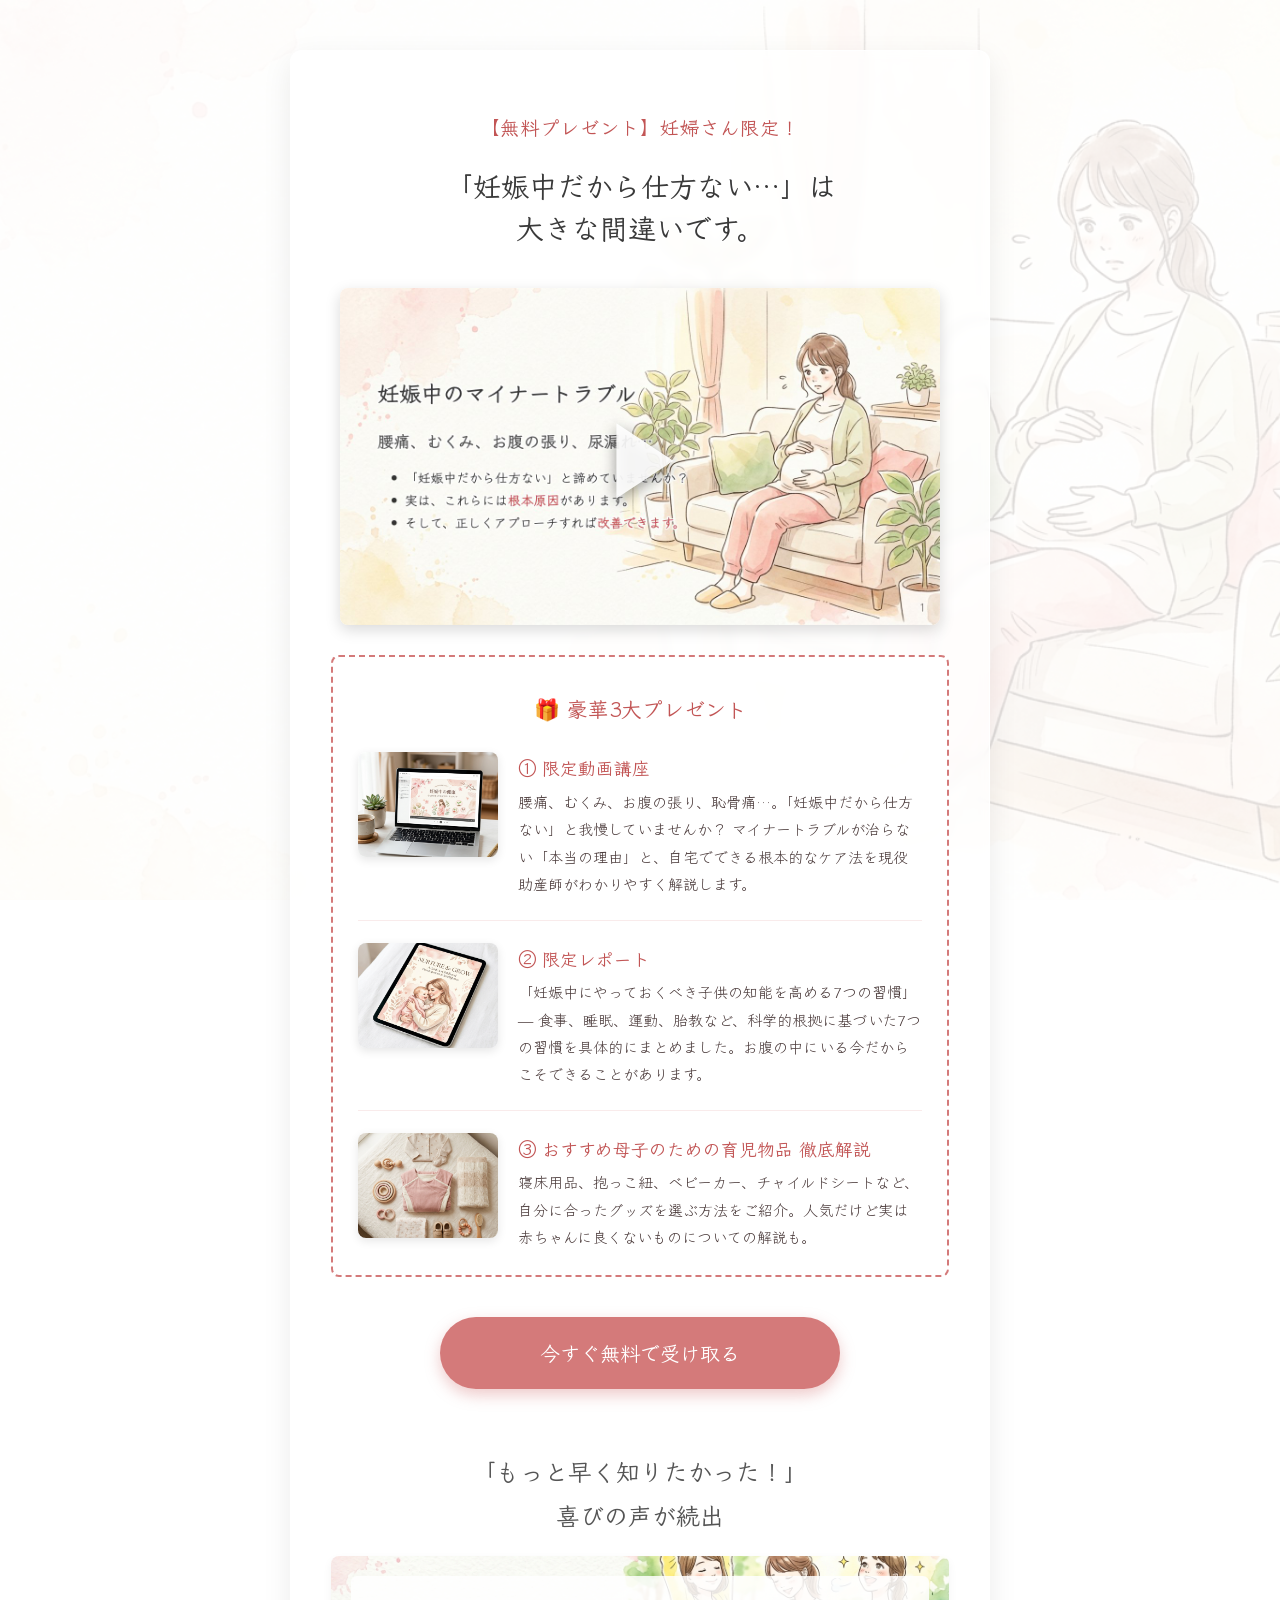
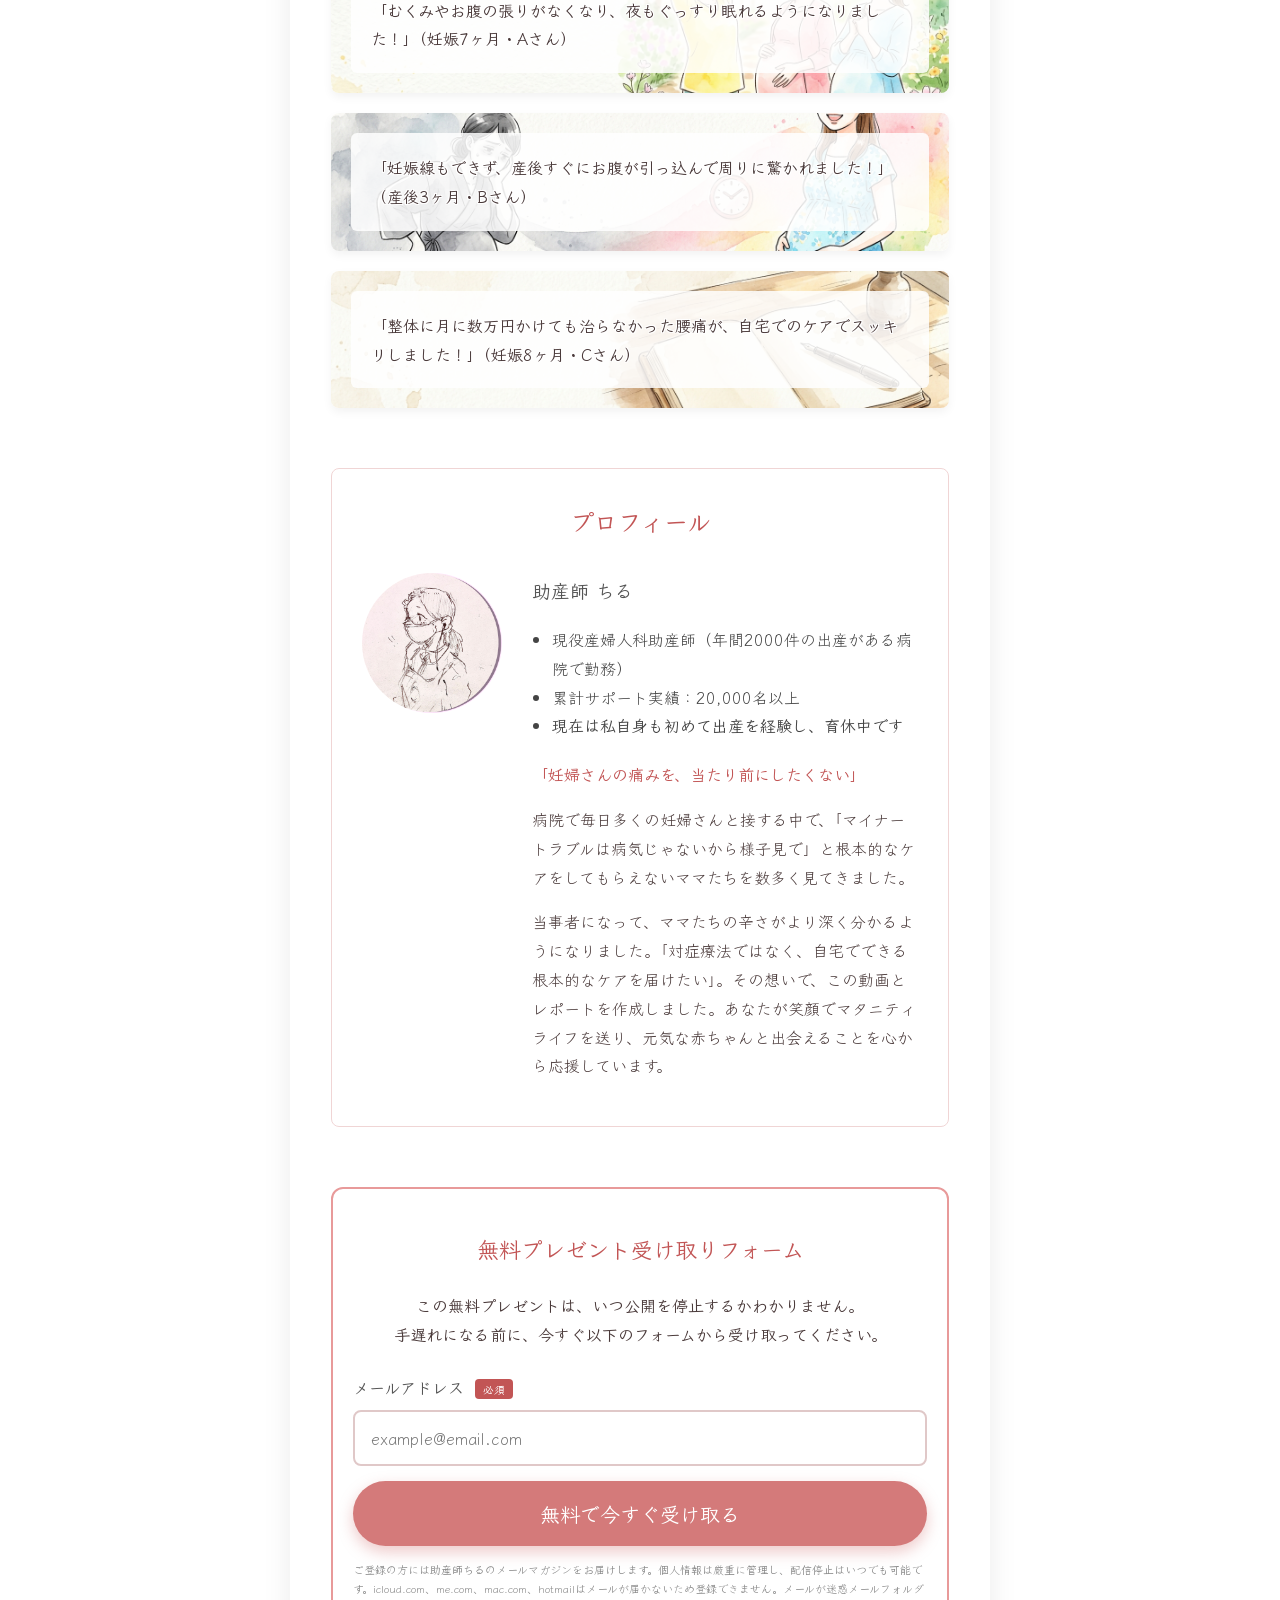
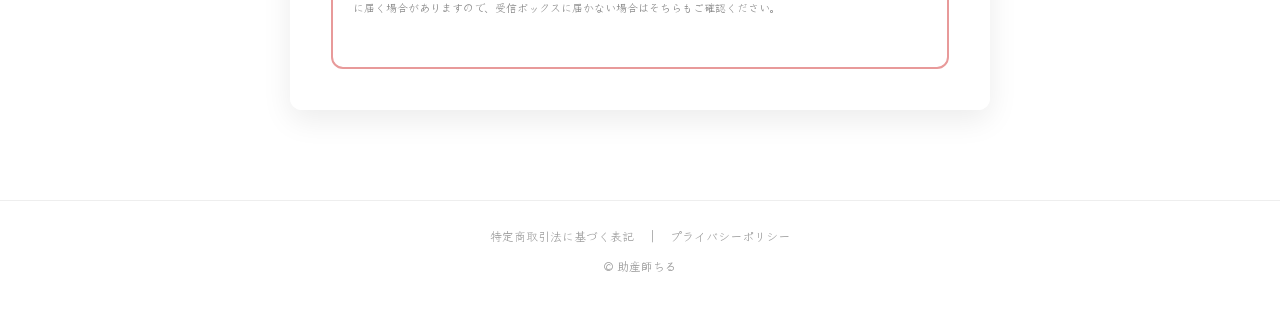
==== p/ameblo/index.html @ 5f18e2a0 "Add 媒体別LP（インスタ/アメブロ/メタ広告/旧HP/新HP）トラッキングID付き" ====
<!DOCTYPE html>
<html lang="ja">
<head>
<meta charset="UTF-8">
<link rel="icon" type="image/png" href="/images/favicon.png">
<link rel="apple-touch-icon" href="/images/apple-touch-icon.png">
<meta name="viewport" content="width=device-width, initial-scale=1.0">
<title>助産師ちる 無料プレゼント</title>
<link href="https://fonts.googleapis.com/css2?family=Klee+One:wght@400;600&display=swap" rel="stylesheet">
<style>
  * { box-sizing: border-box; }
  body {
    font-family: 'Klee One', 'Hiragino Kaku Gothic ProN', sans-serif;
    margin: 0;
    padding: 0;
    color: #4a3a3a;
    /* スライドと同じ水彩画を背景に設定 */
    background-image: url('/images/scene_001.jpg'); 
    background-size: cover;
    background-position: center;
    background-attachment: fixed;
    line-height: 1.8;
  }
  
  /* スライドと同じ半透明の白オーバーレイ */
  .bg-overlay {
    background: rgba(255, 255, 255, 0.85);
    min-height: 100vh;
    padding: 50px 20px;
  }
  
  .container {
    max-width: 700px;
    margin: 0 auto;
    background: rgba(255, 255, 255, 0.7);
    border-radius: 12px;
    padding: 40px;
    box-shadow: 0 10px 30px rgba(0,0,0,0.08);
    border: 1px solid rgba(255,255,255,0.9);
    backdrop-filter: blur(5px);
  }
  
  /* スライドと同じ視認性担保のアウトライン（白縁取り） */
  h1, h2, h3, p, li {
    text-shadow: 
      1px 1px 0px #fff, -1px -1px 0px #fff,
      1px -1px 0px #fff, -1px 1px 0px #fff,
      0px 1px 0px #fff, 0px -1px 0px #fff,
      1px 0px 0px #fff, -1px 0px 0px #fff,
      0px 0px 6px rgba(255,255,255,0.8);
  }
  
  .catch {
    text-align: center;
    font-weight: 600;
    color: #C25555;
    font-size: 1.2em;
    margin-bottom: 10px;
    letter-spacing: 0.05em;
  }
  
  h1 {
    font-size: 28px;
    text-align: center;
    color: #3A3A3A;
    line-height: 1.5;
    margin-bottom: 40px;
  }
  
  /* 動画は埋め込まず、「サムネイル画像」を配置してフォームへ誘導 */
  .video-thumbnail {
    position: relative;
    width: 100%;
    max-width: 600px;
    margin: 0 auto 30px;
    border-radius: 8px;
    overflow: hidden;
    box-shadow: 0 5px 15px rgba(0,0,0,0.15);
    cursor: pointer;
    transition: transform 0.2s;
  }
  .video-thumbnail:hover {
    transform: scale(1.02);
  }
  .video-thumbnail img {
    width: 100%;
    display: block;
  }
  .video-thumbnail::after {
    content: '▶';
    position: absolute;
    top: 50%;
    left: 50%;
    transform: translate(-50%, -50%);
    font-size: 80px;
    color: rgba(255,255,255,0.9);
    text-shadow: 0 4px 15px rgba(0,0,0,0.4);
  }
  
  .gifts {
    background: rgba(255, 255, 255, 0.8);
    padding: 25px;
    border-radius: 8px;
    border: 2px dashed #D47A7A;
    margin-bottom: 40px;
  }
  .gifts p {
    margin: 8px 0;
    font-size: 1.1em;
    font-weight: 600;
  }
  .gift-item {
    display: flex;
    gap: 20px;
    align-items: flex-start;
    margin-bottom: 22px;
    padding-bottom: 22px;
    border-bottom: 1px solid rgba(212, 122, 122, 0.15);
  }
  .gift-item:last-child {
    margin-bottom: 0;
    padding-bottom: 0;
    border-bottom: none;
  }
  .gift-item img {
    width: 140px;
    height: 105px;
    object-fit: cover;
    border-radius: 8px;
    flex-shrink: 0;
    box-shadow: 0 3px 10px rgba(0,0,0,0.1);
  }
  .gift-item .gift-text p:first-child {
    color: #C25555;
  }
  @media (max-width: 600px) {
    .gift-item {
      flex-direction: column;
      align-items: center;
      text-align: center;
    }
    .gift-item img {
      width: 100%;
      max-width: 280px;
      height: auto;
    }
  }
  
  .btn {
    display: block;
    width: 100%;
    max-width: 400px;
    margin: 0 auto;
    background: #D47A7A;
    color: #fff !important;
    text-align: center;
    padding: 18px;
    border-radius: 40px;
    font-size: 20px;
    font-weight: 600;
    text-decoration: none;
    text-shadow: none; /* ボタン文字には縁取りをしない */
    box-shadow: 0 6px 15px rgba(212, 122, 122, 0.4);
    transition: 0.2s;
  }
  .btn:hover {
    background: #C25555;
    transform: translateY(-2px);
    box-shadow: 0 8px 20px rgba(212, 122, 122, 0.5);
  }
  
  /* お客様の声（水彩画背景を活用） */
  .voice {
    background-size: cover;
    background-position: center;
    position: relative;
    padding: 20px;
    border-radius: 8px;
    margin-bottom: 20px;
    box-shadow: 0 4px 10px rgba(0,0,0,0.05);
  }
  .voice-inner {
    background: rgba(255, 255, 255, 0.85);
    padding: 20px;
    border-radius: 6px;
  }
  .voice p {
    margin: 0;
    font-weight: 600;
  }
  
  /* プロフィール */
  .profile {
    margin-top: 60px;
    background: rgba(255, 255, 255, 0.8);
    padding: 30px;
    border-radius: 8px;
    border: 1px solid #F0D5D5;
  }
  .profile h2 {
    color: #C25555;
    text-align: center;
    margin-top: 0;
    margin-bottom: 30px;
  }
  .profile-content {
    display: flex;
    align-items: flex-start;
    gap: 30px;
  }
  /* ちるさんの似顔絵スケッチを使用 */
  .profile-img {
    width: 140px;
    height: 140px;
    border-radius: 50%;
    background: url('/images/chill_profile.png') center center / 135% no-repeat;
    flex-shrink: 0;
    box-shadow: none;
    border: none;
  }
  
  @media (max-width: 600px) {
    .container { padding: 25px 15px; }
    h1 { font-size: 22px; }
    .profile-content { flex-direction: column; align-items: center; }
    .btn { font-size: 18px; padding: 15px; width: 100%; }
  }
</style>
</head>
<body>
<div class="bg-overlay">
  <div class="container">
    
    <p class="catch">【無料プレゼント】妊婦さん限定！</p>
    <h1>「妊娠中だから仕方ない…」は<br>大きな間違いです。</h1>
    
    <!-- 実際の動画ではなく、動画に見立てたサムネイル画像（クリックでフォームへ） -->
    <a href="#form" style="text-decoration: none;">
      <div class="video-thumbnail">
        <!-- スライドの1枚目を書き出した画像を使用 -->
        <img src="/output_slides.001.jpg" alt="動画講座のサムネイル">
      </div>
    </a>
    
    <div class="gifts">
      <p style="color: #C25555; text-align: center; margin-bottom: 25px; font-size: 1.3em;">🎁 豪華3大プレゼント</p>
      
      <div class="gift-item">
        <img src="/images/gift_01_video.png" alt="限定動画講座">
        <div class="gift-text">
          <p style="margin: 0;">① 限定動画講座</p>
          <p style="margin: 4px 0 0 0; font-weight: 400; font-size: 0.95em;">腰痛、むくみ、お腹の張り、恥骨痛…。「妊娠中だから仕方ない」と我慢していませんか？ マイナートラブルが治らない「本当の理由」と、自宅でできる根本的なケア法を現役助産師がわかりやすく解説します。</p>
        </div>
      </div>

      <div class="gift-item">
        <img src="/images/gift_02_report.png" alt="限定レポート">
        <div class="gift-text">
          <p style="margin: 0;">② 限定レポート</p>
          <p style="margin: 4px 0 0 0; font-weight: 400; font-size: 0.95em;">「妊娠中にやっておくべき子供の知能を高める7つの習慣」— 食事、睡眠、運動、胎教など、科学的根拠に基づいた7つの習慣を具体的にまとめました。お腹の中にいる今だからこそできることがあります。</p>
        </div>
      </div>

      <div class="gift-item">
        <img src="/images/gift_03_products.png" alt="育児物品 徹底解説">
        <div class="gift-text">
          <p style="margin: 0;">③ おすすめ母子のための育児物品 徹底解説</p>
          <p style="margin: 4px 0 0 0; font-weight: 400; font-size: 0.95em;">寝床用品、抱っこ紐、ベビーカー、チャイルドシートなど、自分に合ったグッズを選ぶ方法をご紹介。人気だけど実は赤ちゃんに良くないものについての解説も。</p>
        </div>
      </div>
    </div>

    <a href="#form" class="btn">今すぐ無料で受け取る</a>

    <h2 style="text-align: center; margin-top: 60px; color: #555;">「もっと早く知りたかった！」<br>喜びの声が続出</h2>
    
    <!-- 声の背景には他のスライドの背景イラストを活用 -->
    <div class="voice" style="background-image: url('/images/scene_012.jpg');">
      <div class="voice-inner">
        <p>「むくみやお腹の張りがなくなり、夜もぐっすり眠れるようになりました！」（妊娠7ヶ月・Aさん）</p>
      </div>
    </div>
    <div class="voice" style="background-image: url('/images/scene_013.jpg');">
      <div class="voice-inner">
        <p>「妊娠線もできず、産後すぐにお腹が引っ込んで周りに驚かれました！」（産後3ヶ月・Bさん）</p>
      </div>
    </div>
    <div class="voice" style="background-image: url('/images/scene_014.jpg');">
      <div class="voice-inner">
        <p>「整体に月に数万円かけても治らなかった腰痛が、自宅でのケアでスッキリしました！」（妊娠8ヶ月・Cさん）</p>
      </div>
    </div>
    
    <div class="profile">
      <h2>プロフィール</h2>
      <div class="profile-content">
        <div class="profile-img"></div>
        <div>
          <h3 style="margin-top:0; color: #555;">助産師 ちる</h3>
          <ul style="padding-left: 20px; margin-bottom: 20px; color: #444;">
            <li>現役産婦人科助産師（年間2000件の出産がある病院で勤務）</li>
            <li>累計サポート実績：20,000名以上</li>
            <li><strong>現在は私自身も初めて出産を経験し、育休中です</strong></li>
          </ul>
          <p style="font-weight: 600; color: #C25555;">「妊婦さんの痛みを、当たり前にしたくない」</p>
          <p>病院で毎日多くの妊婦さんと接する中で、「マイナートラブルは病気じゃないから様子見で」と根本的なケアをしてもらえないママたちを数多く見てきました。</p>
          <p>当事者になって、ママたちの辛さがより深く分かるようになりました。「対症療法ではなく、自宅でできる根本的なケアを届けたい」。その想いで、この動画とレポートを作成しました。あなたが笑顔でマタニティライフを送り、元気な赤ちゃんと出会えることを心から応援しています。</p>
        </div>
      </div>
    </div>

    <!-- 登録フォーム -->
    <div id="form" style="margin-top: 60px; background: rgba(255,255,255,0.95); padding: 40px 20px; border-radius: 12px; text-align: center; border: 2px solid #E89A9A;">
      <h3 style="color: #C25555; margin-top:0; font-size: 22px;">無料プレゼント受け取りフォーム</h3>
      <p style="font-weight: 600;">この無料プレゼントは、いつ公開を停止するかわかりません。<br>手遅れになる前に、今すぐ以下のフォームから受け取ってください。</p>
      
      <form action="https://ai.fastfunnel.net/r/ifcnHa72Bua0/register?mtid=sUGYB4l6ekcP" method="post" style="margin-top: 25px;">
        <div style="margin-bottom: 15px;">
          <label for="mail" style="display: block; font-weight: 600; margin-bottom: 8px; color: #555; text-align: left;">メールアドレス <span style="background: #C25555; color: #fff; font-size: 11px; padding: 2px 8px; border-radius: 4px; margin-left: 5px;">必須</span></label>
          <input id="mail" type="email" name="mail" required placeholder="example@email.com" style="width: 100%; padding: 14px 16px; border: 2px solid #E0C8C8; border-radius: 8px; font-size: 16px; font-family: inherit; box-sizing: border-box; outline: none; transition: border 0.2s;" onfocus="this.style.borderColor='#D47A7A'" onblur="this.style.borderColor='#E0C8C8'">
        </div>
        <button type="submit" style="width: 100%; padding: 18px; background: #D47A7A; color: #fff; border: none; border-radius: 40px; font-size: 20px; font-weight: 600; font-family: inherit; cursor: pointer; box-shadow: 0 6px 15px rgba(212,122,122,0.4); transition: 0.2s;" onmouseover="this.style.background='#C25555';this.style.transform='translateY(-2px)'" onmouseout="this.style.background='#D47A7A';this.style.transform='translateY(0)'">無料で今すぐ受け取る</button>
        <p style="font-size: 11px; color: #888; margin-top: 14px; text-shadow: none; line-height: 1.7; text-align: left;">ご登録の方には助産師ちるのメールマガジンをお届けします。個人情報は厳重に管理し、配信停止はいつでも可能です。icloud.com、me.com、mac.com、hotmailはメールが届かないため登録できません。メールが迷惑メールフォルダに届く場合がありますので、受信ボックスに届かない場合はそちらもご確認ください。</p>
      </form>
    </div>
    
  </div>
</div>
<footer style="text-align:center;padding:24px 16px;font-size:12px;color:#999;border-top:1px solid #eee;margin-top:40px">
  <a href="https://www.cross-over-airline.com/tokusyoho/" target="_blank" style="color:#999;text-decoration:none;margin:0 12px">特定商取引法に基づく表記</a>｜<a href="https://www.cross-over-airline.com/privacy/" target="_blank" style="color:#999;text-decoration:none;margin:0 12px">プライバシーポリシー</a>
  <p style="margin-top:8px">© 助産師ちる</p>
</footer>

</body>
</html>
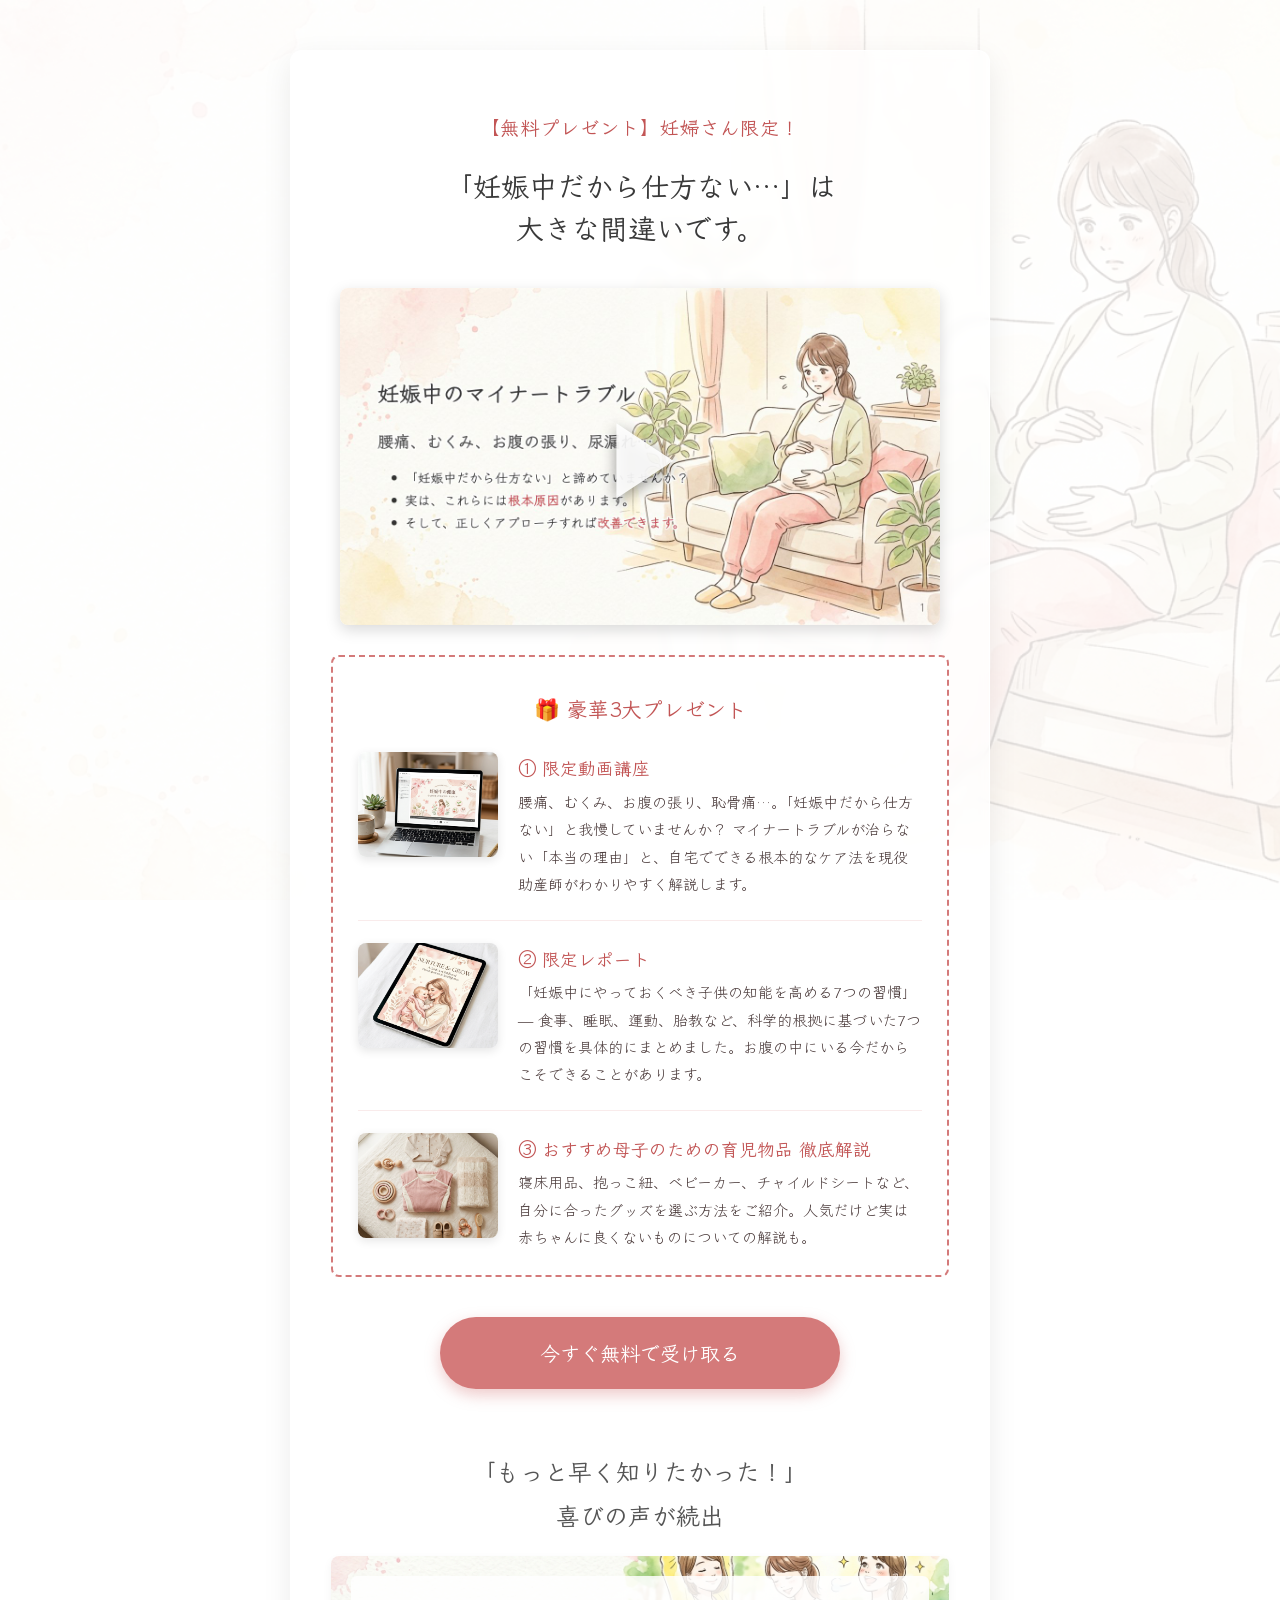
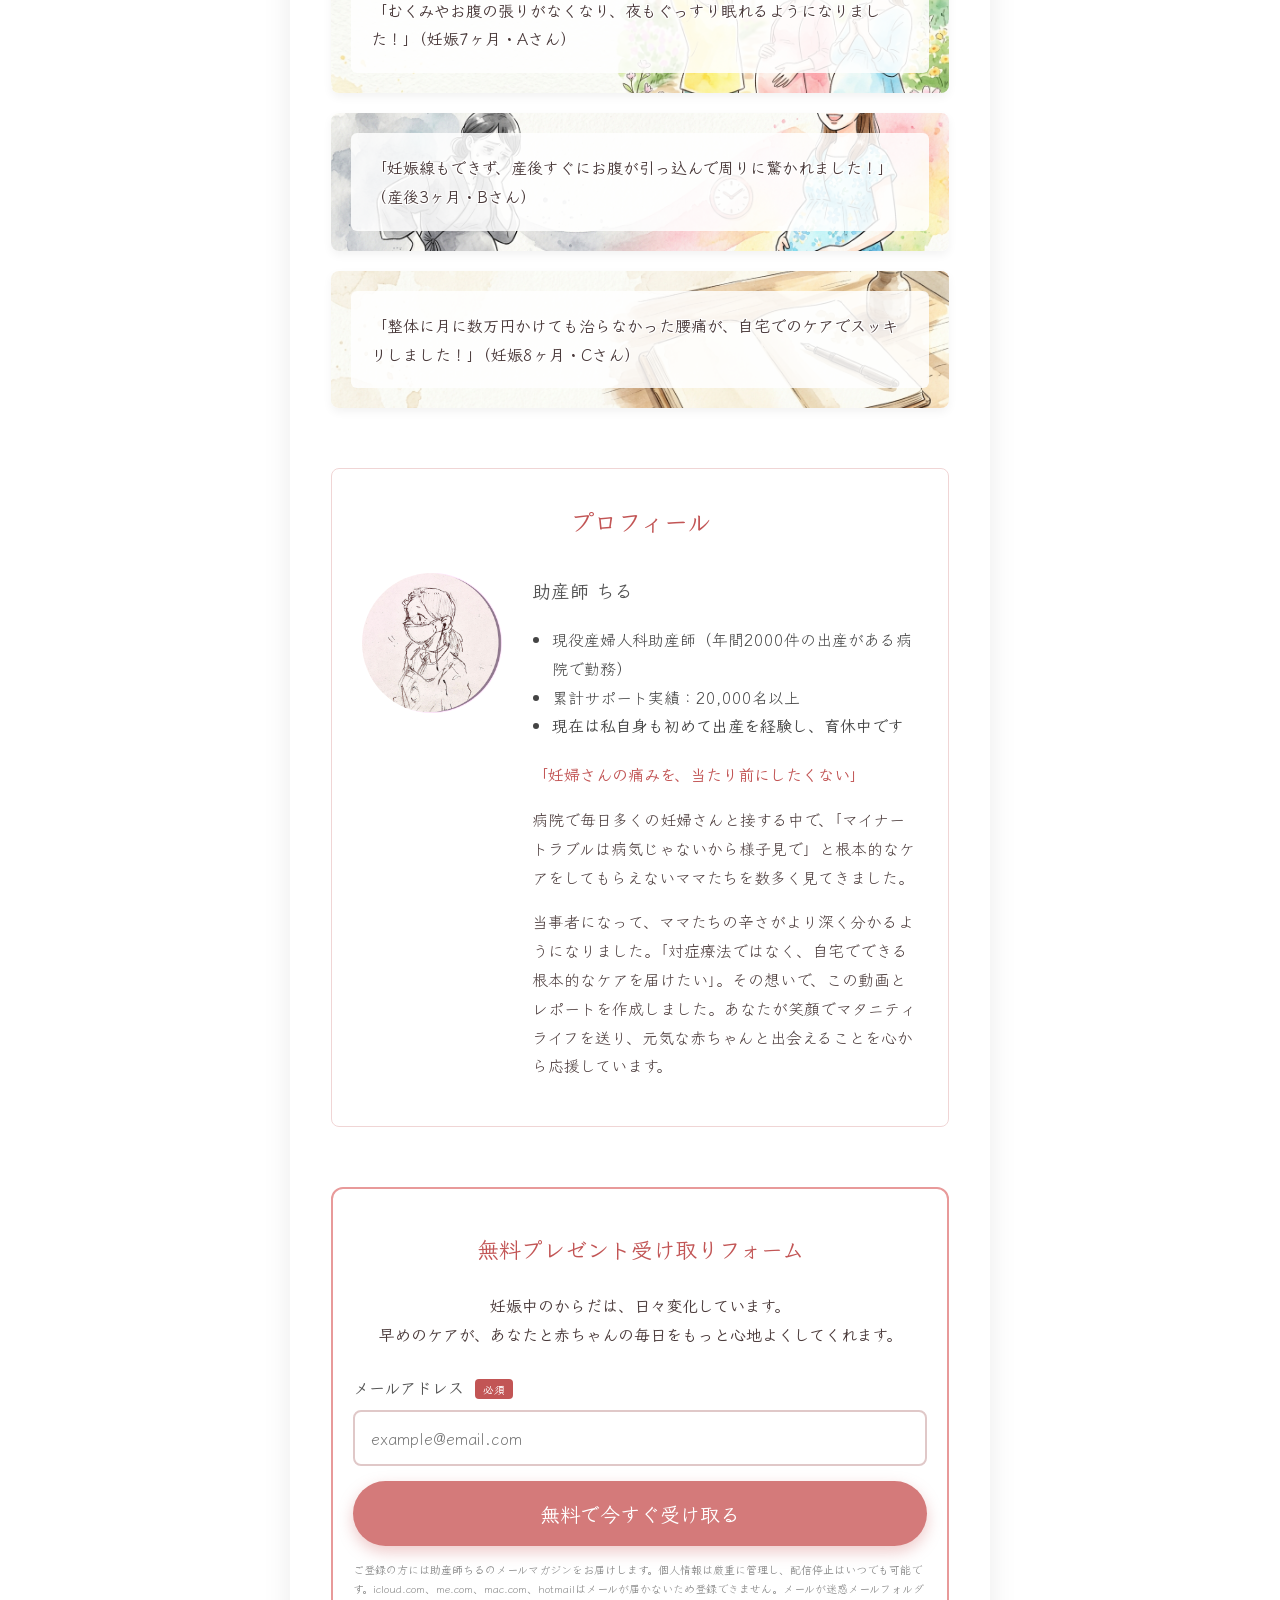
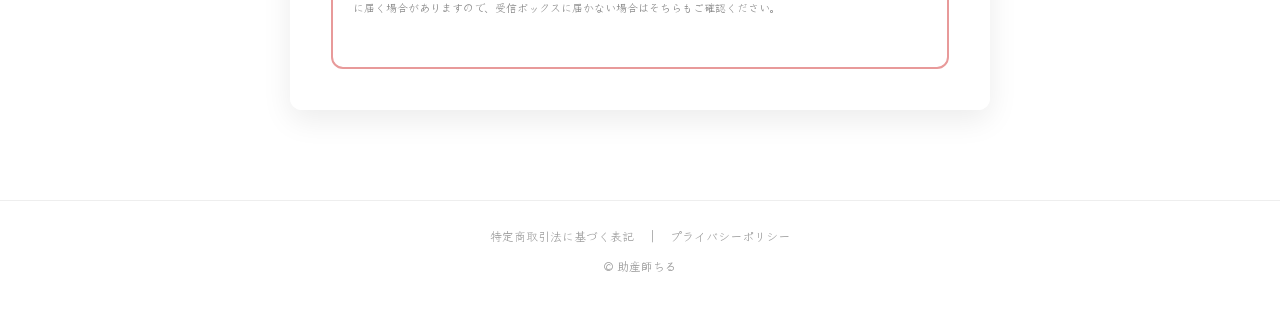
==== commit 6d9bde0f: "フォーム文言を修正: 煽り表現→寄り添いトーンに変更（全LP一括）" ====
--- a/p/ameblo/index.html
+++ b/p/ameblo/index.html
@@ -312,7 +312,7 @@
     <!-- 登録フォーム -->
     <div id="form" style="margin-top: 60px; background: rgba(255,255,255,0.95); padding: 40px 20px; border-radius: 12px; text-align: center; border: 2px solid #E89A9A;">
       <h3 style="color: #C25555; margin-top:0; font-size: 22px;">無料プレゼント受け取りフォーム</h3>
-      <p style="font-weight: 600;">この無料プレゼントは、いつ公開を停止するかわかりません。<br>手遅れになる前に、今すぐ以下のフォームから受け取ってください。</p>
+      <p style="font-weight: 600;">妊娠中のからだは、日々変化しています。<br>早めのケアが、あなたと赤ちゃんの毎日をもっと心地よくしてくれます。</p>
       
       <form action="https://ai.fastfunnel.net/r/ifcnHa72Bua0/register?mtid=sUGYB4l6ekcP" method="post" style="margin-top: 25px;">
         <div style="margin-bottom: 15px;">
